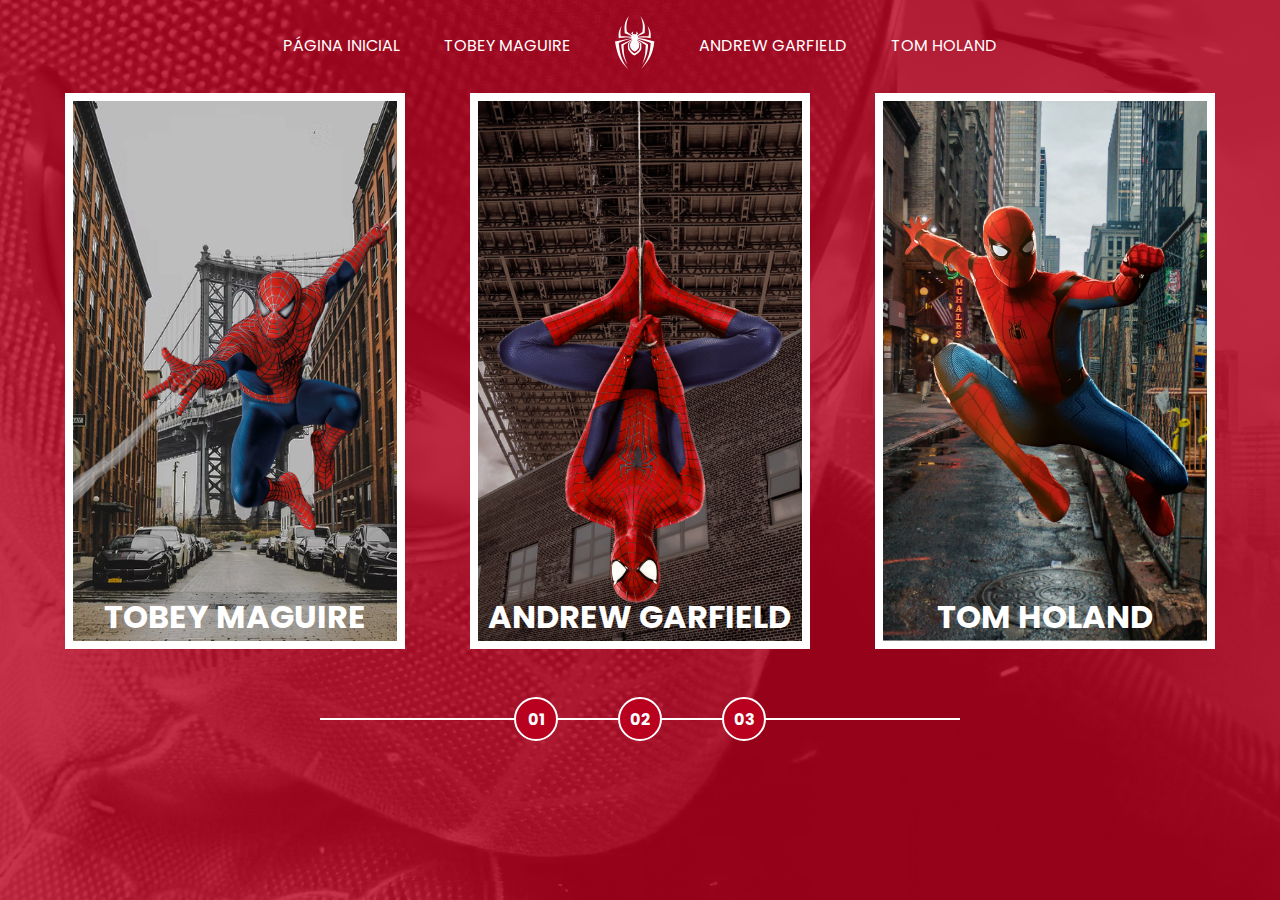
==== index.html @ 0b8d953a "Modelando e estilizando as transições dos cards" ====
<!DOCTYPE html>
<html lang="en">
    <head>
        <meta charset="UTF-8" />
        <meta http-equiv="X-UA-Compatible" content="IE=edge" />
        <meta name="viewport" content="width=device-width, initial-scale=1.0" />

        <!-- HOME PAGE STYLE -->
        <link rel="stylesheet" href="/assets/css/home-page-styles.css">
        <!-- CARD ANIMATION SCRIPT -->
        <script src="/assets/scripts/card-hover-animation.js"></script>
        <title>Spider Man | Multiverse</title>
    </head>
    <body>
        <nav class="menu">
            <ul>
                <li class="menu__item">
                    <a href="/">Página Inicial</a>
                </li>
                <li class="menu__item">
                    <a href="/">Tobey Maguire</a>
                </li>
                <li class="menu__item menu__icon">
                    <img src="/assets/images/icons/spider.svg" alt="Spider-Man Multiverse">
                </li>
                <li class="menu__item">
                    <a href="/">Andrew Garfield</a>
                </li>
                <li class="menu__item">
                    <a href="/">Tom Holand</a>
                </li>
            </ul>
        </nav>
        <div class="container">
            <a href="#" class="card" id="spider-man-01">
                <img class="card__background" src="/assets/images/pic-sm-bg-01.jpg" alt="">
                <img class="card__image" src="/assets/images/spider-man-01.png" alt="">
                <h2 class="card__title">Tobey Maguire</h2>
            </a>
            <a href="#" class="card" id="spider-man-02">
                <img class="card__background" src="/assets/images/pic-sm-bg-03.jpg" alt="">
                <img class="card__image" src="/assets/images/spider-man-03.png" alt="">
                <h2 class="card__title">Andrew Garfield</h2>
            </a>
            <a href="#" class="card" id="spider-man-03">
                <img class="card__background" src="/assets/images/pic-sm-bg-02.jpg" alt="">
                <img class="card__image" src="/assets/images/spider-man-02.png" alt="">
                <h2 class="card__title">Tom Holand</h2>
            </a>
        </div>

        <div class="controller">
            <div class="controller__button">
                01
            </div>
            <div class="controller__button">
                02
            </div>
            <div class="controller__button">
                03
            </div>
            <div class="controller__line"></div>
        </div>
    </body>
</html>
---- assets/css/home-page-styles.css ----
@import url('./reset.css');
@import url('./global.css');

body {
    background-color: var(--primary-color);
}

body::before {
    content: "";
    background-image: url("../images/spider-man-background.jpg");
    background-repeat: no-repeat;
    background-position: center;
    background-size: cover;
    width: 100%;
    height: 100%;
    position: absolute;
    opacity: .2;
    transition: background-image 1s ease-in-out, opacity 1s ease-in-out;
}

.menu {
    padding: 1rem 0;
    width: 100%;
    text-align: center;
    position: relative;
}

.menu__item {
    display: inline-block;
    text-transform: uppercase;
    margin: 0 1.25rem;
}

.menu__icon {
    width: 2.5rem;
    margin: 0 1.25rem;
    vertical-align: middle;
}

.container {
    position: relative;
    display: flex;
    align-items: center;
    justify-content: space-evenly;
}

.card {
    border: .5rem solid #FFF;
    width: calc(100% / 3 - 8%);
    height: 60vh;
    position: relative;
    transition: filter .5s ease-in-out;
}

.card__background {
    width: 100%;
    height: 100%;
    object-fit: cover;
    position: absolute;
    opacity: 1;
    transition: opacity 1s ease-in-out;
}

.card__image {
    width: 100%;
    height: 100%;
    object-fit: contain;
    position: relative;
    transition: 1s ease-in-out;
}

.card__title {
    font-size: 2rem;
    text-transform: uppercase;
    text-align: center;
    position: absolute;
    width: 100%;
    bottom: 0;
    transition: bottom 1s ease-in-out;
}

.controller {
    position: relative;
    display: flex;
    justify-content: center;
    align-items: center;
    margin-top: 3rem;
}

.controller__button {
    display: flex;
    justify-content: center;
    align-items: center;
    width: 2.5rem;
    height: 2.5rem;
    border: 2px solid #FFF;
    border-radius: 50%;
    background-color: var(--primary-color);
    text-align: center;
    font-size: 1rem;
    font-weight: bold;
    cursor: pointer;
    z-index: 1;
    transition: transform .3s ease-in-out;
}

.controller__button:hover {
    transform: scale(1.1);
}

.controller__button:nth-child(2) {
    margin: 0 3.75rem;
}

.controller__line {
    background-color: #FFF;
    width: 50%;
    height: 2px;
    position: absolute;
}

/* Hover Animation */

.card__hovered .card__background {
    cursor: pointer;
    opacity: 0;
}

.card__hovered .card__image {
    transform: scale(1.4);
    filter: drop-shadow(30px 10px 4px rgba(0, 0, 0, .5));
}

body#spider-man-01__hovered::before {
    background-image: url("/assets/images/pic-sm-bg-01.jpg");
    opacity: 1;
}

body#spider-man-02__hovered::before {
    background-image: url("/assets/images/pic-sm-bg-02.jpg");
    opacity: 1;
}

body#spider-man-03__hovered::before {
    background-image: url("/assets/images/pic-sm-bg-03.jpg");
    opacity: 1;
}

body[id^="spider-man-"] {
    opacity: 1;
}

body[id^="spider-man-"] .card:not(.card__hovered) {
    filter: grayscale(100%);
}

.card__hovered .card__title {
    bottom: 50%;
}
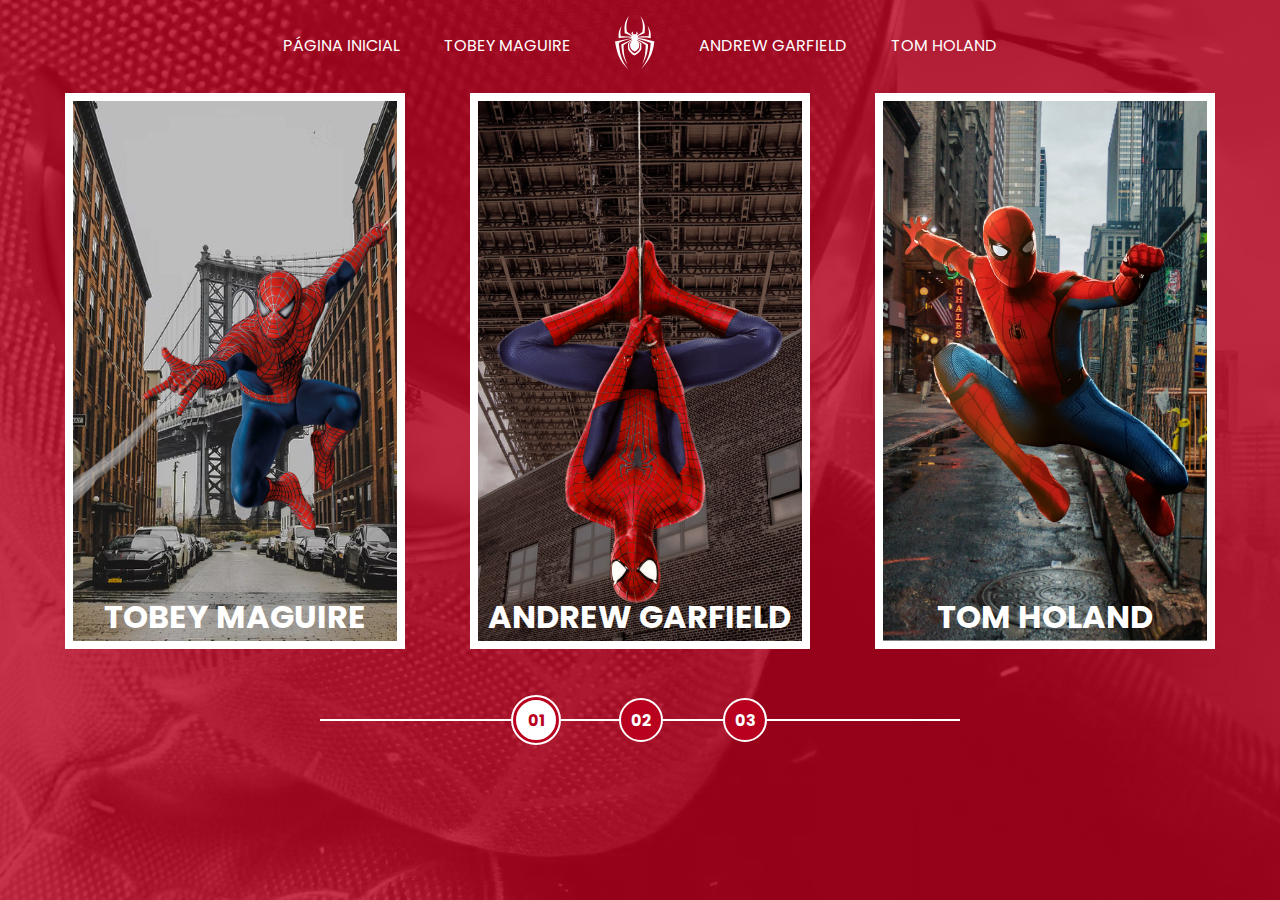
==== commit 8d5ce854: "Adicionando videos como background das páginas internas de cada filme e estilizando os botões com a " ====
--- a/index.html
+++ b/index.html
@@ -18,16 +18,16 @@
                     <a href="/">Página Inicial</a>
                 </li>
                 <li class="menu__item">
-                    <a href="/">Tobey Maguire</a>
+                    <a href="./pages/tobey-maguire/spiderman1.html">Tobey Maguire</a>
                 </li>
                 <li class="menu__item menu__icon">
                     <img src="/assets/images/icons/spider.svg" alt="Spider-Man Multiverse">
                 </li>
                 <li class="menu__item">
-                    <a href="/">Andrew Garfield</a>
+                    <a href="./pages/andrew-garfield/spiderman1.html">Andrew Garfield</a>
                 </li>
                 <li class="menu__item">
-                    <a href="/">Tom Holand</a>
+                    <a href="#">Tom Holand</a>
                 </li>
             </ul>
         </nav>
@@ -50,7 +50,7 @@
         </div>
 
         <div class="controller">
-            <div class="controller__button">
+            <div class="controller__button controller__button--active">
                 01
             </div>
             <div class="controller__button">
--- a/assets/css/home-page-styles.css
+++ b/assets/css/home-page-styles.css
@@ -112,6 +112,13 @@
     margin: 0 3.75rem;
 }
 
+.controller__button--active {
+    background-color: #FFF;
+    color: var(--primary-color);
+    border: 0.1875rem solid var(--primary-color);
+    outline: 0.125rem solid #FFF;
+}
+
 .controller__line {
     background-color: #FFF;
     width: 50%;
@@ -121,27 +128,27 @@
 
 /* Hover Animation */
 
-.card__hovered .card__background {
+.card--hovered .card__background {
     cursor: pointer;
     opacity: 0;
 }
 
-.card__hovered .card__image {
+.card--hovered .card__image {
     transform: scale(1.4);
     filter: drop-shadow(30px 10px 4px rgba(0, 0, 0, .5));
 }
 
-body#spider-man-01__hovered::before {
+body#spider-man-01--hovered::before {
     background-image: url("/assets/images/pic-sm-bg-01.jpg");
     opacity: 1;
 }
 
-body#spider-man-02__hovered::before {
+body#spider-man-02--hovered::before {
     background-image: url("/assets/images/pic-sm-bg-02.jpg");
     opacity: 1;
 }
 
-body#spider-man-03__hovered::before {
+body#spider-man-03--hovered::before {
     background-image: url("/assets/images/pic-sm-bg-03.jpg");
     opacity: 1;
 }
@@ -150,10 +157,10 @@
     opacity: 1;
 }
 
-body[id^="spider-man-"] .card:not(.card__hovered) {
+body[id^="spider-man-"] .card:not(.card--hovered) {
     filter: grayscale(100%);
 }
 
-.card__hovered .card__title {
+.card--hovered .card__title {
     bottom: 50%;
 }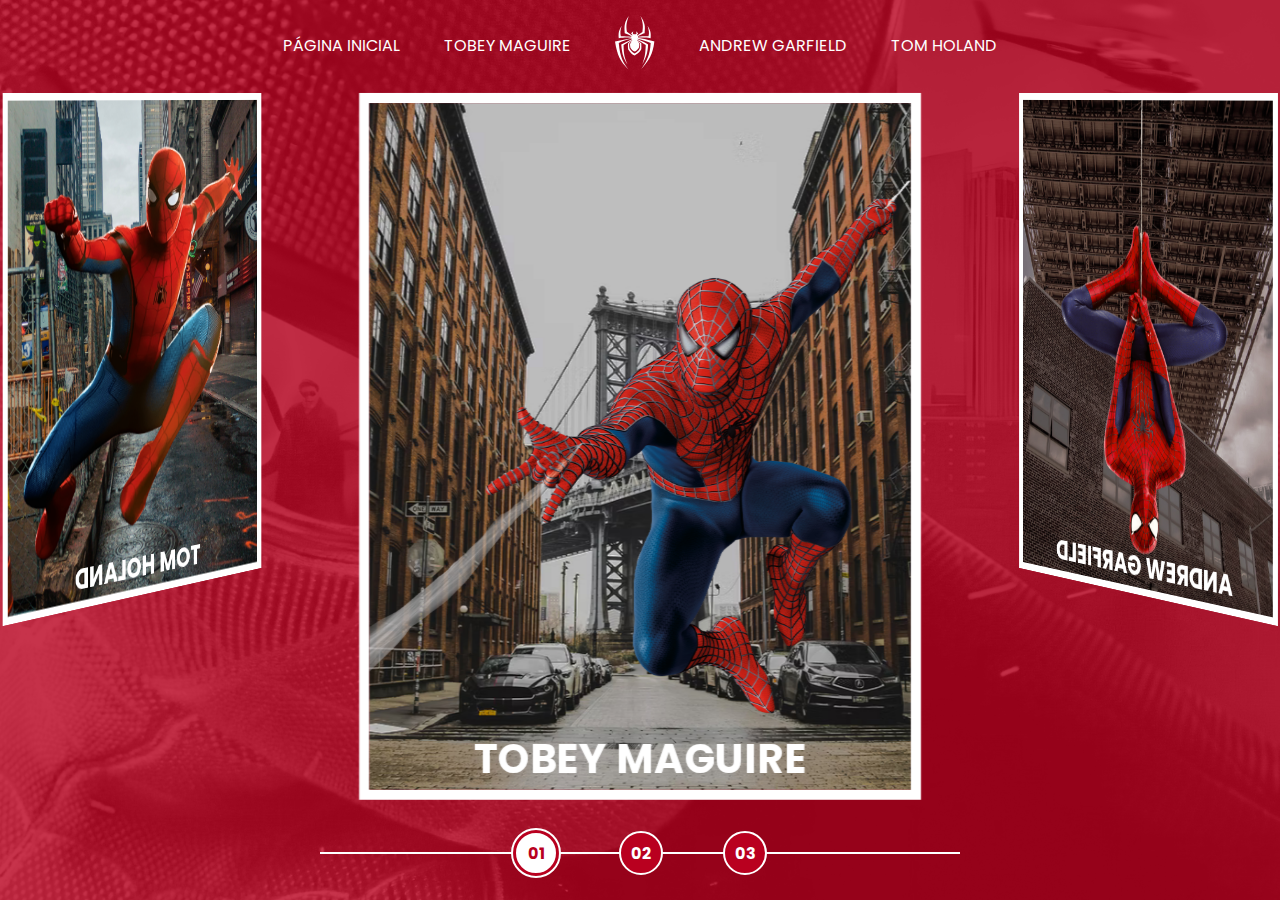
==== commit ab0343ec: "Adicionando efeitos 3D as classes do carrousel. Disposição dos cards está com erro" ====
--- a/index.html
+++ b/index.html
@@ -32,21 +32,23 @@
             </ul>
         </nav>
         <div class="container">
-            <a href="#" class="card" id="spider-man-01">
-                <img class="card__background" src="/assets/images/pic-sm-bg-01.jpg" alt="">
-                <img class="card__image" src="/assets/images/spider-man-01.png" alt="">
-                <h2 class="card__title">Tobey Maguire</h2>
-            </a>
-            <a href="#" class="card" id="spider-man-02">
-                <img class="card__background" src="/assets/images/pic-sm-bg-03.jpg" alt="">
-                <img class="card__image" src="/assets/images/spider-man-03.png" alt="">
-                <h2 class="card__title">Andrew Garfield</h2>
-            </a>
-            <a href="#" class="card" id="spider-man-03">
-                <img class="card__background" src="/assets/images/pic-sm-bg-02.jpg" alt="">
-                <img class="card__image" src="/assets/images/spider-man-02.png" alt="">
-                <h2 class="card__title">Tom Holand</h2>
-            </a>
+            <div class="cards-carousel">
+                <a href="#" class="card" id="spider-man-01">
+                    <img class="card__background" src="/assets/images/pic-sm-bg-01.jpg" alt="">
+                    <img class="card__image" src="/assets/images/spider-man-01.png" alt="">
+                    <h2 class="card__title">Tobey Maguire</h2>
+                </a>
+                <a href="#" class="card" id="spider-man-03">
+                    <img class="card__background" src="/assets/images/pic-sm-bg-03.jpg" alt="">
+                    <img class="card__image" src="/assets/images/spider-man-03.png" alt="">
+                    <h2 class="card__title">Andrew Garfield</h2>
+                </a>
+                <a href="#" class="card" id="spider-man-02">
+                    <img class="card__background" src="/assets/images/pic-sm-bg-02.jpg" alt="">
+                    <img class="card__image" src="/assets/images/spider-man-02.png" alt="">
+                    <h2 class="card__title">Tom Holand</h2>
+                </a>
+            </div>
         </div>
 
         <div class="controller">
--- a/assets/css/home-page-styles.css
+++ b/assets/css/home-page-styles.css
@@ -42,14 +42,27 @@
     display: flex;
     align-items: center;
     justify-content: space-evenly;
+    perspective: 3000px;
 }
 
 .card {
     border: .5rem solid #FFF;
-    width: calc(100% / 3 - 8%);
+    width: calc(100vw / 3 - 10%);
     height: 60vh;
-    position: relative;
+    position: absolute;
     transition: filter .5s ease-in-out;
+}
+
+.card:nth-child(1) {
+    transform: rotateY(0deg) translateZ(50vw);
+}
+
+.card:nth-child(2) {
+    transform: rotateY(120deg) translateZ(50vw);
+}
+
+.card:nth-child(3) {
+    transform: rotateY(240deg) translateZ(50vw);
 }
 
 .card__background {
@@ -79,12 +92,32 @@
     transition: bottom 1s ease-in-out;
 }
 
+/* Hover Animation */
+
+.card--hovered .card__background {
+    cursor: pointer;
+    opacity: 0;
+}
+
+.card--hovered .card__image {
+    transform: scale(1.4);
+    filter: drop-shadow(30px 10px 4px rgba(0, 0, 0, .5));
+}
+
+.cards-carousel {
+    display: flex;
+    justify-content: center;
+    transform-style: preserve-3d;
+}
+
 .controller {
-    position: relative;
+    position: absolute;
     display: flex;
     justify-content: center;
     align-items: center;
     margin-top: 3rem;
+    bottom: 1.5rem;
+    width: 100%;
 }
 
 .controller__button {
@@ -126,17 +159,6 @@
     position: absolute;
 }
 
-/* Hover Animation */
-
-.card--hovered .card__background {
-    cursor: pointer;
-    opacity: 0;
-}
-
-.card--hovered .card__image {
-    transform: scale(1.4);
-    filter: drop-shadow(30px 10px 4px rgba(0, 0, 0, .5));
-}
 
 body#spider-man-01--hovered::before {
     background-image: url("/assets/images/pic-sm-bg-01.jpg");
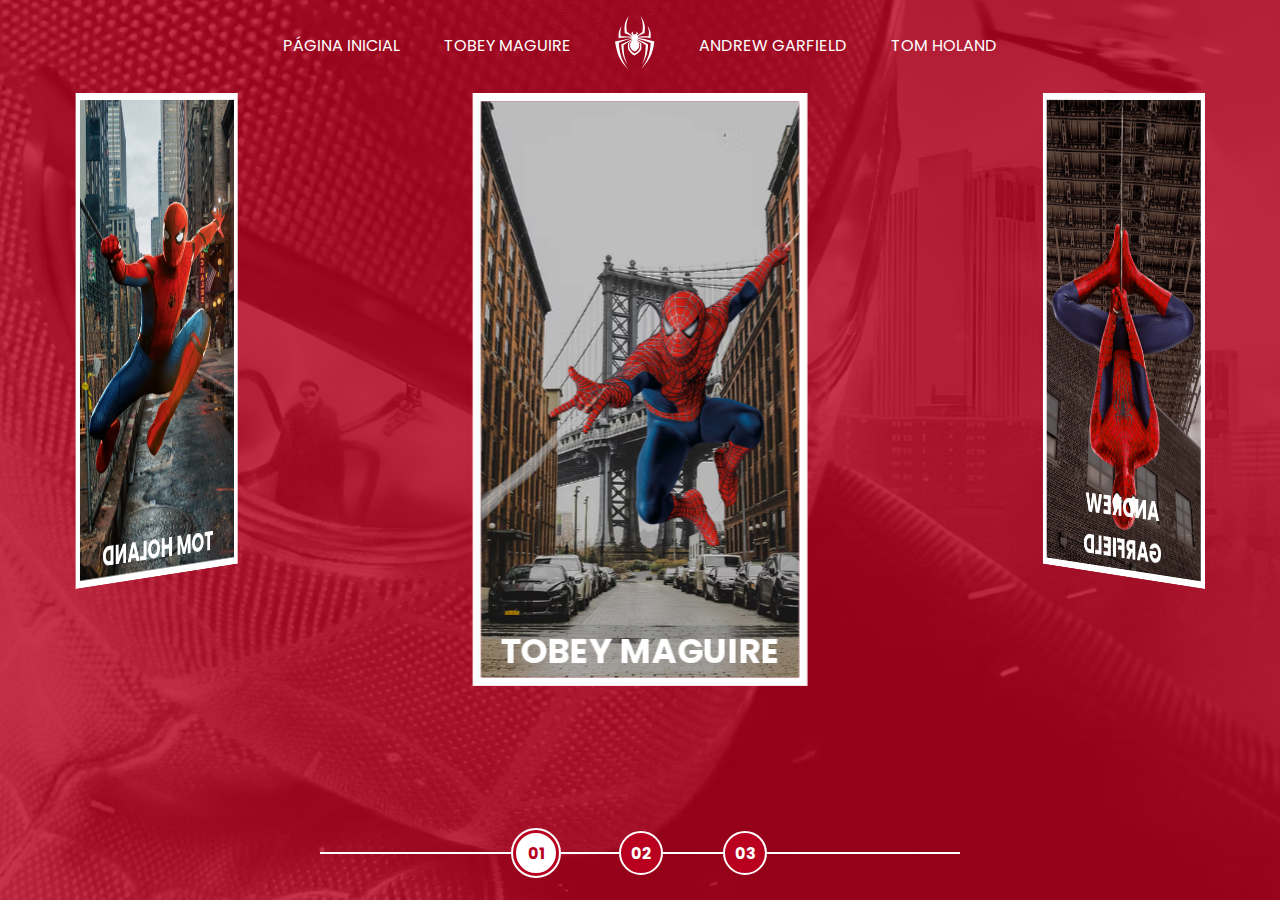
==== commit 4554ba92: "Corrigindo o bug do scroll horizontal gerado pelos cards, alterando o nome do arquivo de card-hover-" ====
--- a/index.html
+++ b/index.html
@@ -8,7 +8,7 @@
         <!-- HOME PAGE STYLE -->
         <link rel="stylesheet" href="/assets/css/home-page-styles.css">
         <!-- CARD ANIMATION SCRIPT -->
-        <script src="/assets/scripts/card-hover-animation.js"></script>
+        <script src="/assets/scripts/script.js"></script>
         <title>Spider Man | Multiverse</title>
     </head>
     <body>
@@ -32,7 +32,7 @@
             </ul>
         </nav>
         <div class="container">
-            <div class="cards-carousel">
+            <div class="cards-carousel" style="transform: translateZ(-40vh) rotateY(0deg);">
                 <a href="#" class="card" id="spider-man-01">
                     <img class="card__background" src="/assets/images/pic-sm-bg-01.jpg" alt="">
                     <img class="card__image" src="/assets/images/spider-man-01.png" alt="">
@@ -52,13 +52,13 @@
         </div>
 
         <div class="controller">
-            <div class="controller__button controller__button--active">
+            <div id="1" onclick="selectedCarrouselItem(this)" class="controller__button controller__button--active">
                 01
             </div>
-            <div class="controller__button">
+            <div id="1" onclick="selectedCarrouselItem(this)" class="controller__button">
                 02
             </div>
-            <div class="controller__button">
+            <div id="1" onclick="selectedCarrouselItem(this)" class="controller__button">
                 03
             </div>
             <div class="controller__line"></div>
--- a/assets/css/home-page-styles.css
+++ b/assets/css/home-page-styles.css
@@ -42,12 +42,12 @@
     display: flex;
     align-items: center;
     justify-content: space-evenly;
-    perspective: 3000px;
+    perspective: 4500px;
 }
 
 .card {
     border: .5rem solid #FFF;
-    width: calc(100vw / 3 - 10%);
+    width: 100%;
     height: 60vh;
     position: absolute;
     transition: filter .5s ease-in-out;
@@ -107,6 +107,7 @@
 .cards-carousel {
     display: flex;
     justify-content: center;
+    width: calc(100vw / 3 - 10%);
     transform-style: preserve-3d;
 }
 
